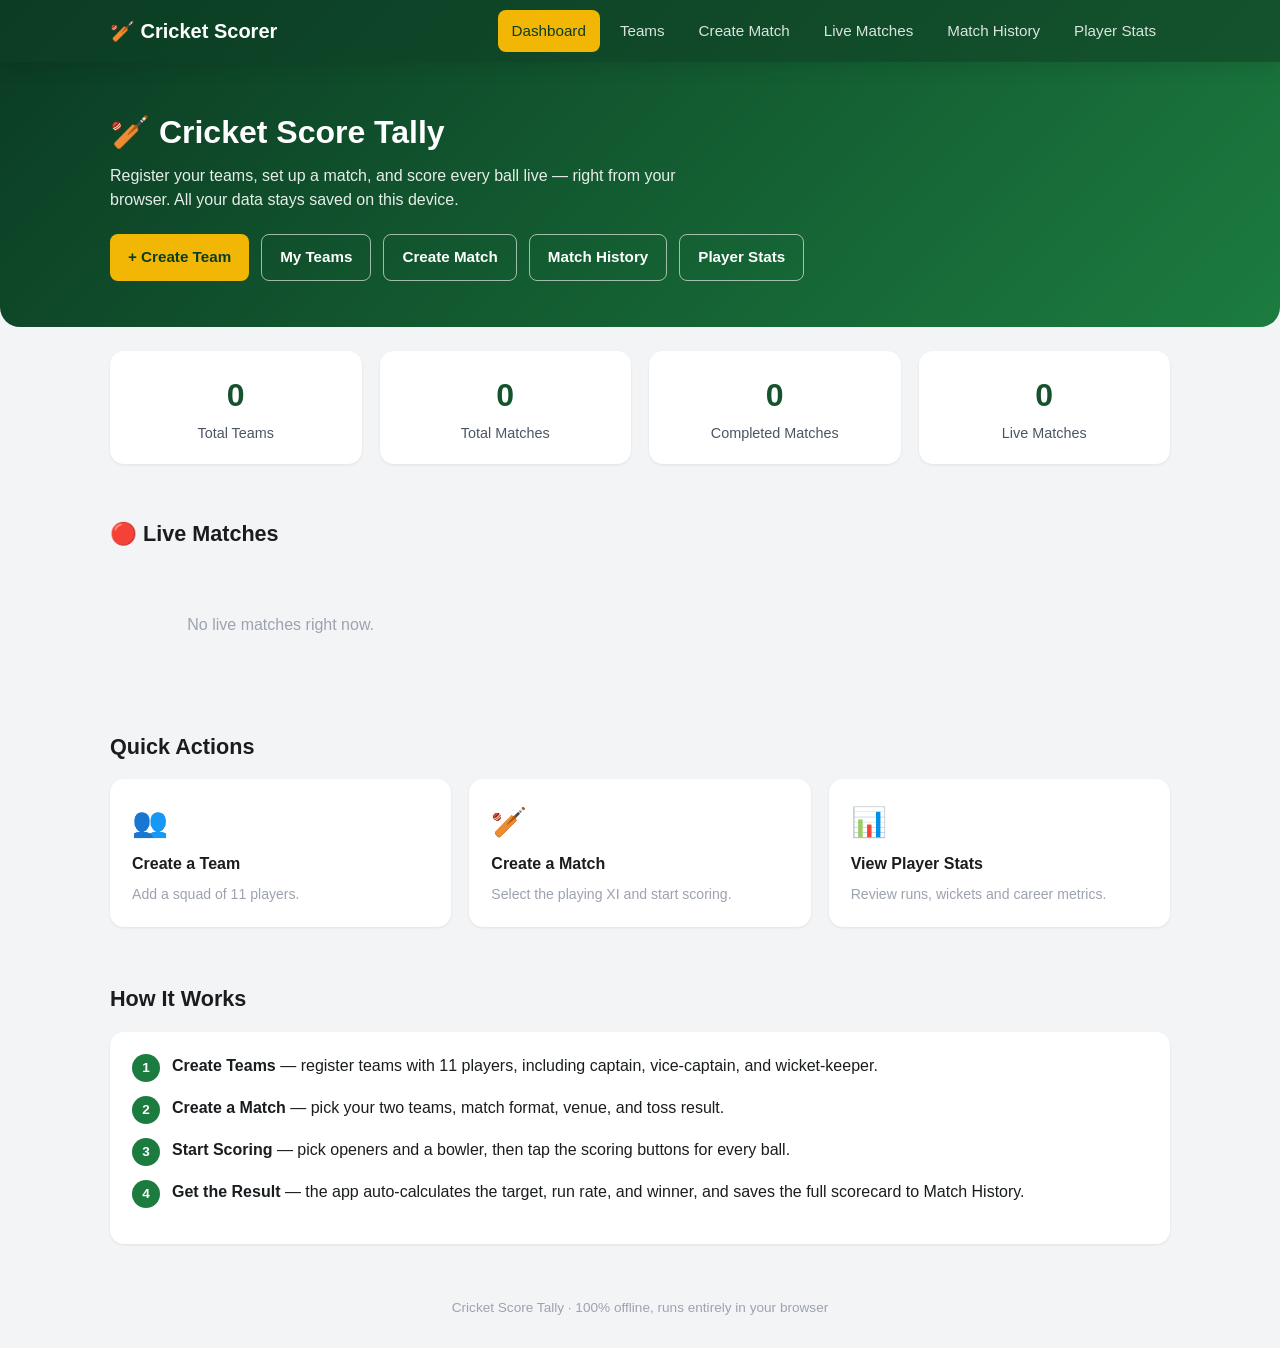
==== index.html @ 19023598 "Initial commit - Cricket Score Tally" ====
<!DOCTYPE html>
<html lang="en">
<head>
<meta charset="UTF-8" />
<meta name="viewport" content="width=device-width, initial-scale=1.0" />
<title>Cricket Scorer — Dashboard</title>
<link rel="stylesheet" href="css/style.css" />
</head>
<body data-page="dashboard">

<nav class="navbar">
  <div class="navbar-inner">
    <a class="nav-brand" href="index.html">&#127951; Cricket Scorer</a>
    <button class="nav-toggle" id="navToggle" aria-label="Toggle menu">&#9776;</button>
    <div class="nav-menu" id="navMenu">
      <a class="nav-link" href="index.html">Dashboard</a>
      <a class="nav-link" href="teams.html">Teams</a>
      <a class="nav-link" href="create-match.html">Create Match</a>
      <a class="nav-link" href="live-match.html">Live Matches</a>
      <a class="nav-link" href="match-history.html">Match History</a>
      <a class="nav-link" href="player-stats.html">Player Stats</a>
    </div>
  </div>
</nav>

<div class="hero">
  <div class="container">
    <h1>&#127951; Cricket Score Tally</h1>
    <p>Register your teams, set up a match, and score every ball live — right from your browser. All your data stays saved on this device.</p>
    <div class="hero-actions">
      <a class="btn btn-primary" href="create-team.html">+ Create Team</a>
      <a class="btn btn-outline" href="teams.html">My Teams</a>
      <a class="btn btn-outline" href="create-match.html">Create Match</a>
      <a class="btn btn-outline" href="match-history.html">Match History</a>
      <a class="btn btn-outline" href="player-stats.html">Player Stats</a>
    </div>
  </div>
</div>

<div class="container">

  <div class="grid grid-4" style="margin-bottom: 30px;">
    <div class="stat-card">
      <div class="stat-value" id="statTotalTeams">0</div>
      <div class="stat-label">Total Teams</div>
    </div>
    <div class="stat-card">
      <div class="stat-value" id="statTotalMatches">0</div>
      <div class="stat-label">Total Matches</div>
    </div>
    <div class="stat-card">
      <div class="stat-value" id="statCompletedMatches">0</div>
      <div class="stat-label">Completed Matches</div>
    </div>
    <div class="stat-card">
      <div class="stat-value" id="statLiveMatches">0</div>
      <div class="stat-label">Live Matches</div>
    </div>
  </div>

  <div class="section">
    <h2>&#128308; Live Matches</h2>
    <div class="grid grid-3" id="dashboardLiveList">
      <p class="empty-state">No live matches right now.</p>
    </div>
  </div>

  <div class="section">
    <h2>Quick Actions</h2>
    <div class="grid grid-3 quick-actions">
      <a class="card action-card" href="create-team.html"><span class="action-icon">👥</span><strong>Create a Team</strong><span>Add a squad of 11 players.</span></a>
      <a class="card action-card" href="create-match.html"><span class="action-icon">🏏</span><strong>Create a Match</strong><span>Select the playing XI and start scoring.</span></a>
      <a class="card action-card" href="player-stats.html"><span class="action-icon">📊</span><strong>View Player Stats</strong><span>Review runs, wickets and career metrics.</span></a>
    </div>
  </div>

  <div class="section">
    <h2>How It Works</h2>
    <div class="card">
      <div class="how-it-works-step">
        <span class="step-num">1</span>
        <div><strong>Create Teams</strong> — register teams with 11 players, including captain, vice-captain, and wicket-keeper.</div>
      </div>
      <div class="how-it-works-step">
        <span class="step-num">2</span>
        <div><strong>Create a Match</strong> — pick your two teams, match format, venue, and toss result.</div>
      </div>
      <div class="how-it-works-step">
        <span class="step-num">3</span>
        <div><strong>Start Scoring</strong> — pick openers and a bowler, then tap the scoring buttons for every ball.</div>
      </div>
      <div class="how-it-works-step">
        <span class="step-num">4</span>
        <div><strong>Get the Result</strong> — the app auto-calculates the target, run rate, and winner, and saves the full scorecard to Match History.</div>
      </div>
    </div>
  </div>

</div>

<div class="footer">Cricket Score Tally &middot; 100% offline, runs entirely in your browser</div>

<script src="js/storage.js"></script>
<script src="js/teams.js"></script>
<script src="js/match.js"></script>
<script src="js/scoring.js"></script>
<script src="js/history.js"></script>
<script src="js/app.js"></script>
</body>
</html>
---- css/style.css ----
/* ===========================================================
   style.css
   Cricket Score Tally — modern stadium/scoreboard theme
   =========================================================== */

:root {
  --green-900: #0b3d24;
  --green-700: #14532d;
  --green-600: #1c7c3f;
  --green-500: #2e9e52;
  --green-100: #e6f7ec;
  --gold-500: #f2b705;
  --gold-600: #d99a00;
  --red-500: #e63946;
  --blue-500: #2563eb;
  --gray-900: #1a1d1f;
  --gray-700: #4b5563;
  --gray-400: #9ca3af;
  --gray-200: #e5e7eb;
  --gray-100: #f3f4f6;
  --white: #ffffff;
  --radius-sm: 8px;
  --radius-md: 14px;
  --radius-lg: 20px;
  --shadow-sm: 0 1px 3px rgba(0, 0, 0, 0.08);
  --shadow-md: 0 6px 18px rgba(0, 0, 0, 0.10);
  --shadow-lg: 0 12px 32px rgba(0, 0, 0, 0.16);
}

* {
  box-sizing: border-box;
}

body {
  margin: 0;
  font-family: "Segoe UI", Roboto, Helvetica, Arial, sans-serif;
  background: var(--gray-100);
  color: var(--gray-900);
  line-height: 1.5;
}

a {
  text-decoration: none;
  color: inherit;
}

img {
  max-width: 100%;
  display: block;
}

.container {
  max-width: 1100px;
  margin: 0 auto;
  padding: 0 20px;
}

/* ---------- Navbar ---------- */

.navbar {
  background: linear-gradient(135deg, var(--green-900), var(--green-700));
  color: var(--white);
  box-shadow: var(--shadow-md);
  position: sticky;
  top: 0;
  z-index: 100;
}

.navbar-inner {
  max-width: 1100px;
  margin: 0 auto;
  padding: 0 20px;
  display: flex;
  align-items: center;
  justify-content: space-between;
  height: 62px;
}

.nav-brand {
  font-size: 1.25rem;
  font-weight: 700;
  color: var(--white);
  display: flex;
  align-items: center;
  gap: 8px;
}

.nav-toggle {
  display: none;
  background: none;
  border: none;
  color: var(--white);
  font-size: 1.6rem;
  cursor: pointer;
}

.nav-menu {
  display: flex;
  gap: 6px;
}

.nav-link {
  color: rgba(255, 255, 255, 0.85);
  padding: 10px 14px;
  border-radius: var(--radius-sm);
  font-weight: 500;
  font-size: 0.95rem;
  transition: background 0.15s ease, color 0.15s ease;
}

.nav-link:hover {
  background: rgba(255, 255, 255, 0.12);
  color: var(--white);
}

.nav-link.active {
  background: var(--gold-500);
  color: var(--green-900);
}

@media (max-width: 780px) {
  .nav-toggle {
    display: block;
  }
  .nav-menu {
    display: none;
    flex-direction: column;
    position: absolute;
    top: 62px;
    left: 0;
    right: 0;
    background: var(--green-700);
    padding: 10px;
  }
  .nav-menu.open {
    display: flex;
  }
  .nav-link {
    padding: 12px 14px;
  }
}

/* ---------- Page header ---------- */

.page-header {
  padding: 30px 0 10px;
}

.page-header h1 {
  margin: 0 0 6px;
  font-size: 1.7rem;
}

.page-header p {
  color: var(--gray-700);
  margin: 0;
}

/* ---------- Hero / Dashboard ---------- */

.hero {
  background: linear-gradient(135deg, var(--green-900), var(--green-600));
  color: var(--white);
  padding: 46px 0;
  border-radius: 0 0 var(--radius-lg) var(--radius-lg);
  margin-bottom: 24px;
}

.hero h1 {
  font-size: 2rem;
  margin: 0 0 8px;
}

.hero p {
  opacity: 0.9;
  margin: 0 0 22px;
  max-width: 600px;
}

.hero-actions {
  display: flex;
  flex-wrap: wrap;
  gap: 12px;
}

/* ---------- Buttons ---------- */

.btn {
  display: inline-flex;
  align-items: center;
  justify-content: center;
  gap: 6px;
  border: none;
  border-radius: var(--radius-sm);
  padding: 11px 18px;
  font-size: 0.95rem;
  font-weight: 600;
  cursor: pointer;
  transition: transform 0.08s ease, box-shadow 0.15s ease, background 0.15s ease;
}

.btn:active {
  transform: scale(0.97);
}

.btn-primary {
  background: var(--gold-500);
  color: var(--green-900);
}
.btn-primary:hover {
  background: var(--gold-600);
}

.btn-secondary {
  background: var(--white);
  color: var(--green-700);
  border: 1px solid var(--gray-200);
}
.btn-secondary:hover {
  background: var(--green-100);
}

.btn-outline {
  background: transparent;
  color: var(--white);
  border: 1px solid rgba(255, 255, 255, 0.6);
}
.btn-outline:hover {
  background: rgba(255, 255, 255, 0.12);
}

.btn-danger {
  background: var(--red-500);
  color: var(--white);
}
.btn-danger:hover {
  filter: brightness(0.92);
}

.btn-block {
  width: 100%;
}

.btn-sm {
  padding: 7px 12px;
  font-size: 0.85rem;
}

.btn:disabled {
  opacity: 0.5;
  cursor: not-allowed;
}

/* ---------- Cards / grids ---------- */

.grid {
  display: grid;
  gap: 18px;
}

.grid-4 {
  grid-template-columns: repeat(4, 1fr);
}
.grid-3 {
  grid-template-columns: repeat(3, 1fr);
}
.grid-2 {
  grid-template-columns: repeat(2, 1fr);
}

@media (max-width: 900px) {
  .grid-4 {
    grid-template-columns: repeat(2, 1fr);
  }
  .grid-3 {
    grid-template-columns: repeat(2, 1fr);
  }
}
@media (max-width: 560px) {
  .grid-4,
  .grid-3,
  .grid-2 {
    grid-template-columns: 1fr;
  }
}

.stat-card {
  background: var(--white);
  border-radius: var(--radius-md);
  padding: 20px;
  box-shadow: var(--shadow-sm);
  text-align: center;
}

.stat-card .stat-value {
  font-size: 2rem;
  font-weight: 800;
  color: var(--green-700);
}

.stat-card .stat-label {
  color: var(--gray-700);
  font-size: 0.9rem;
  margin-top: 4px;
}

.card {
  background: var(--white);
  border-radius: var(--radius-md);
  padding: 22px;
  box-shadow: var(--shadow-sm);
}

.section {
  padding: 24px 0;
}

.section h2 {
  margin: 0 0 16px;
  font-size: 1.35rem;
}

.how-it-works-step {
  display: flex;
  gap: 12px;
  align-items: flex-start;
  margin-bottom: 14px;
}
.how-it-works-step .step-num {
  background: var(--green-600);
  color: var(--white);
  border-radius: 50%;
  width: 28px;
  height: 28px;
  display: flex;
  align-items: center;
  justify-content: center;
  font-weight: 700;
  font-size: 0.85rem;
  flex-shrink: 0;
}

/* ---------- Forms ---------- */

.form-group {
  margin-bottom: 16px;
}

.form-row {
  display: grid;
  grid-template-columns: 1fr 1fr;
  gap: 16px;
}
@media (max-width: 640px) {
  .form-row {
    grid-template-columns: 1fr;
  }
}

label {
  display: block;
  font-weight: 600;
  font-size: 0.88rem;
  margin-bottom: 6px;
  color: var(--gray-700);
}

input[type="text"],
input[type="tel"],
input[type="email"],
input[type="number"],
input[type="date"],
input[type="file"],
select,
textarea {
  width: 100%;
  padding: 10px 12px;
  border: 1px solid var(--gray-200);
  border-radius: var(--radius-sm);
  font-size: 0.95rem;
  background: var(--white);
  font-family: inherit;
}

input:focus,
select:focus,
textarea:focus {
  outline: none;
  border-color: var(--green-500);
  box-shadow: 0 0 0 3px rgba(46, 158, 82, 0.15);
}

.error-box {
  background: #fdecea;
  border: 1px solid var(--red-500);
  color: #9d1c1c;
  border-radius: var(--radius-sm);
  padding: 12px 14px;
  margin-bottom: 16px;
}
.error-box ul {
  margin: 4px 0 0;
  padding-left: 18px;
}

.success-box {
  background: var(--green-100);
  border: 1px solid var(--green-500);
  color: var(--green-900);
  border-radius: var(--radius-sm);
  padding: 12px 14px;
  margin-bottom: 16px;
}

.player-card {
  border: 1px solid var(--gray-200);
  border-radius: var(--radius-md);
  padding: 16px;
  margin-bottom: 12px;
  background: var(--gray-100);
}

.player-card-header {
  display: flex;
  justify-content: space-between;
  align-items: center;
  margin-bottom: 10px;
  font-weight: 700;
}

.player-flags {
  display: flex;
  gap: 14px;
  margin-top: 8px;
  flex-wrap: wrap;
}
.player-flags label {
  display: flex;
  align-items: center;
  gap: 6px;
  font-weight: 500;
  margin: 0;
}
.player-flags input {
  width: auto;
}

/* ---------- Team cards ---------- */

.team-card {
  background: var(--white);
  border-radius: var(--radius-md);
  box-shadow: var(--shadow-sm);
  overflow: hidden;
}

.team-card-banner {
  background: linear-gradient(135deg, var(--green-700), var(--green-500));
  color: var(--white);
  padding: 18px;
  display: flex;
  align-items: center;
  gap: 12px;
}

.team-logo {
  width: 50px;
  height: 50px;
  border-radius: 50%;
  background: var(--white);
  object-fit: cover;
  flex-shrink: 0;
  display: flex;
  align-items: center;
  justify-content: center;
  font-weight: 800;
  color: var(--green-700);
  font-size: 1.2rem;
}

.team-card-body {
  padding: 16px 18px;
}

.team-card-body p {
  margin: 4px 0;
  font-size: 0.9rem;
  color: var(--gray-700);
}

.team-card-actions {
  display: flex;
  flex-wrap: wrap;
  gap: 8px;
  padding: 0 18px 18px;
}

/* ---------- Live scoreboard ---------- */

.scoreboard {
  background: linear-gradient(135deg, var(--green-900), var(--green-700));
  color: var(--white);
  border-radius: var(--radius-lg);
  padding: 24px;
  margin-bottom: 20px;
  box-shadow: var(--shadow-lg);
}

.scoreboard-team {
  font-size: 1.1rem;
  letter-spacing: 0.5px;
  opacity: 0.9;
  text-transform: uppercase;
}

.scoreboard-score {
  font-size: 2.6rem;
  font-weight: 800;
  margin: 4px 0;
}

.scoreboard-meta {
  display: flex;
  flex-wrap: wrap;
  gap: 18px;
  margin-top: 10px;
  font-size: 0.95rem;
}

.scoreboard-meta strong {
  color: var(--gold-500);
}

.scoreboard-target {
  margin-top: 12px;
  padding-top: 12px;
  border-top: 1px solid rgba(255, 255, 255, 0.2);
  font-size: 0.95rem;
}

.current-over {
  display: flex;
  align-items: center;
  gap: 8px;
  flex-wrap: wrap;
  margin: 16px 0;
}

.current-over-label {
  font-weight: 700;
  color: var(--gray-700);
  margin-right: 4px;
}

.ball-chip {
  display: inline-flex;
  align-items: center;
  justify-content: center;
  min-width: 32px;
  height: 32px;
  padding: 0 8px;
  border-radius: 50%;
  font-weight: 700;
  font-size: 0.85rem;
  color: var(--white);
  background: var(--gray-400);
}
.ball-dot {
  background: var(--gray-400);
}
.ball-run {
  background: var(--blue-500);
}
.ball-four {
  background: var(--green-600);
  border-radius: 8px;
}
.ball-six {
  background: var(--gold-600);
  border-radius: 8px;
}
.ball-wicket {
  background: var(--red-500);
  border-radius: 8px;
}
.ball-wide,
.ball-noball {
  background: #a855f7;
  border-radius: 8px;
}
.ball-bye,
.ball-legbye {
  background: #0891b2;
  border-radius: 8px;
}

/* Scoring buttons */

.scoring-panel {
  background: var(--white);
  border-radius: var(--radius-md);
  padding: 18px;
  box-shadow: var(--shadow-sm);
  margin-bottom: 20px;
}

.scoring-grid {
  display: grid;
  grid-template-columns: repeat(4, 1fr);
  gap: 10px;
  margin-bottom: 12px;
}

@media (max-width: 560px) {
  .scoring-grid {
    grid-template-columns: repeat(3, 1fr);
  }
}

.score-btn {
  border: none;
  border-radius: var(--radius-md);
  padding: 18px 6px;
  font-size: 1.3rem;
  font-weight: 800;
  cursor: pointer;
  color: var(--white);
  background: var(--green-600);
  transition: transform 0.08s ease, filter 0.12s ease;
}
.score-btn:active {
  transform: scale(0.95);
}
.score-btn:hover {
  filter: brightness(1.08);
}

.score-btn.run-four {
  background: var(--blue-500);
}
.score-btn.run-six {
  background: var(--gold-600);
}
.score-btn.extra {
  background: #a855f7;
  font-size: 1rem;
}
.score-btn.wicket {
  background: var(--red-500);
  grid-column: span 2;
}
.score-btn.undo {
  background: var(--gray-700);
}
.score-btn.end-over {
  background: var(--green-900);
}

.scoring-secondary-row {
  display: grid;
  grid-template-columns: repeat(4, 1fr);
  gap: 10px;
}
@media (max-width: 560px) {
  .scoring-secondary-row {
    grid-template-columns: repeat(2, 1fr);
  }
}

/* Batting / bowling tables */

.scorecard-table,
table.data-table {
  width: 100%;
  border-collapse: collapse;
  margin-bottom: 18px;
  font-size: 0.9rem;
}

.scorecard-table th,
.scorecard-table td,
table.data-table th,
table.data-table td {
  padding: 8px 10px;
  text-align: left;
  border-bottom: 1px solid var(--gray-200);
}

.scorecard-table th,
table.data-table th {
  background: var(--gray-100);
  font-weight: 700;
  color: var(--gray-700);
}

.table-wrap {
  overflow-x: auto;
  background: var(--white);
  border-radius: var(--radius-md);
  padding: 16px;
  box-shadow: var(--shadow-sm);
  margin-bottom: 18px;
}

.striker-marker {
  color: var(--gold-600);
  font-weight: 800;
}

/* Summary strip */

.summary-strip {
  display: flex;
  flex-wrap: wrap;
  gap: 16px;
  background: var(--white);
  border-radius: var(--radius-md);
  box-shadow: var(--shadow-sm);
  padding: 16px 18px;
  margin-bottom: 18px;
}

.summary-item {
  min-width: 140px;
}

.summary-item .label {
  font-size: 0.78rem;
  text-transform: uppercase;
  color: var(--gray-400);
  font-weight: 700;
}

.summary-item .value {
  font-size: 1.05rem;
  font-weight: 700;
  color: var(--gray-900);
}

/* Match history */

.history-card {
  background: var(--white);
  border-radius: var(--radius-md);
  box-shadow: var(--shadow-sm);
  padding: 18px;
  margin-bottom: 14px;
}

.history-card-header {
  display: flex;
  justify-content: space-between;
  font-size: 0.82rem;
  color: var(--gray-400);
  margin-bottom: 10px;
}

.history-team-row {
  display: flex;
  justify-content: space-between;
  padding: 4px 0;
  font-weight: 600;
}

.history-result {
  color: var(--green-700);
  font-weight: 700;
  margin: 10px 0;
}

.live-match-card {
  background: var(--white);
  border-radius: var(--radius-md);
  box-shadow: var(--shadow-sm);
  padding: 18px;
}

.live-dot {
  color: var(--red-500);
  font-weight: 700;
  font-size: 0.82rem;
}

.live-match-title {
  font-weight: 700;
  margin: 8px 0 4px;
}

.live-match-score {
  color: var(--gray-700);
  margin-bottom: 12px;
}

/* Modal */

.modal-overlay {
  position: fixed;
  inset: 0;
  background: rgba(0, 0, 0, 0.5);
  display: flex;
  align-items: center;
  justify-content: center;
  z-index: 1000;
  padding: 16px;
}

.modal-box {
  background: var(--white);
  border-radius: var(--radius-lg);
  padding: 24px;
  max-width: 440px;
  width: 100%;
  max-height: 90vh;
  overflow-y: auto;
  box-shadow: var(--shadow-lg);
}

.modal-box h3 {
  margin-top: 0;
}

.modal-actions {
  display: flex;
  justify-content: flex-end;
  gap: 10px;
  margin-top: 18px;
}

.hidden {
  display: none !important;
}

.empty-state {
  color: var(--gray-400);
  text-align: center;
  padding: 30px 0;
}

.footer {
  text-align: center;
  color: var(--gray-400);
  font-size: 0.85rem;
  padding: 30px 0;
}

.result-banner {
  background: linear-gradient(135deg, var(--gold-600), var(--gold-500));
  color: var(--green-900);
  border-radius: var(--radius-lg);
  padding: 22px;
  text-align: center;
  font-size: 1.3rem;
  font-weight: 800;
  margin-bottom: 20px;
}

.scorecard-innings {
  background: var(--white);
  border-radius: var(--radius-md);
  box-shadow: var(--shadow-sm);
  padding: 18px;
  margin-bottom: 18px;
}

.scorecard-innings h3 {
  margin-top: 0;
}

.scorecard-result {
  text-align: center;
  font-weight: 800;
  font-size: 1.2rem;
  color: var(--green-700);
  margin-bottom: 16px;
}

.tag {
  display: inline-block;
  padding: 2px 8px;
  border-radius: 20px;
  font-size: 0.72rem;
  font-weight: 700;
  background: var(--green-100);
  color: var(--green-700);
}

.inline-fields {
  display: flex;
  gap: 10px;
  align-items: center;
  flex-wrap: wrap;
}

/* ===========================================================
   Phase 4 — UI/UX polish
   =========================================================== */
.page-header-actions,
.section-heading-row {
  display: flex;
  justify-content: space-between;
  align-items: center;
  gap: 16px;
  flex-wrap: wrap;
}

.section-subtitle {
  margin: -8px 0 0;
  color: var(--gray-400);
  font-size: 0.9rem;
}

.header-actions {
  display: flex;
  align-items: center;
  gap: 10px;
  flex-wrap: wrap;
}

.compact-search,
.stats-search input {
  min-width: 220px;
  border: 1px solid var(--gray-300);
  border-radius: var(--radius-md);
  padding: 11px 13px;
  background: var(--white);
  color: var(--gray-900);
  outline: none;
}

.compact-search:focus,
.stats-search input:focus {
  border-color: var(--green-500);
  box-shadow: 0 0 0 3px rgba(22, 101, 52, 0.1);
}

.quick-actions {
  margin-bottom: 8px;
}

.action-card {
  text-decoration: none;
  color: inherit;
  display: flex;
  flex-direction: column;
  gap: 8px;
  transition: transform 0.15s ease, box-shadow 0.15s ease;
}

.action-card:hover {
  transform: translateY(-3px);
  box-shadow: var(--shadow-md);
}

.action-card span:last-child {
  color: var(--gray-400);
  font-size: 0.88rem;
}

.action-icon {
  font-size: 1.8rem;
}

.clickable-row {
  cursor: pointer;
}

.clickable-row:hover td {
  background: var(--green-50);
}

.player-profile-modal {
  max-width: 560px;
}

.player-profile-head {
  display: flex;
  align-items: center;
  gap: 14px;
  margin-bottom: 20px;
}

.player-profile-head h3 {
  margin: 0 0 4px;
}

.player-profile-head p {
  margin: 0;
  color: var(--gray-400);
}

.player-avatar {
  width: 58px;
  height: 58px;
  border-radius: 50%;
  display: grid;
  place-items: center;
  background: var(--green-700);
  color: var(--white);
  font-size: 1.4rem;
  font-weight: 800;
}

.profile-stat-grid {
  display: grid;
  grid-template-columns: repeat(4, 1fr);
  gap: 10px;
}

.profile-stat {
  background: var(--gray-100);
  border-radius: var(--radius-md);
  padding: 13px;
}

.profile-stat span {
  display: block;
  color: var(--gray-400);
  font-size: 0.78rem;
  margin-bottom: 5px;
}

.profile-stat strong {
  font-size: 1.08rem;
  color: var(--green-800);
}

.scorecard-toolbar {
  display: flex;
  justify-content: flex-end;
  margin-bottom: 12px;
}

@media (max-width: 700px) {
  .profile-stat-grid {
    grid-template-columns: repeat(2, 1fr);
  }

  .compact-search,
  .stats-search input {
    width: 100%;
    min-width: 0;
  }

  .header-actions {
    width: 100%;
  }

  .header-actions .btn {
    flex: 1;
  }
}

@media print {
  body * {
    visibility: hidden !important;
  }

  #scorecardModal,
  #scorecardModal * {
    visibility: visible !important;
  }

  #scorecardModal {
    position: static !important;
    background: white !important;
    padding: 0 !important;
  }

  #scorecardModal .modal-box {
    max-width: none !important;
    max-height: none !important;
    box-shadow: none !important;
  }

  #scorecardModal .modal-actions,
  .scorecard-toolbar {
    display: none !important;
  }
}
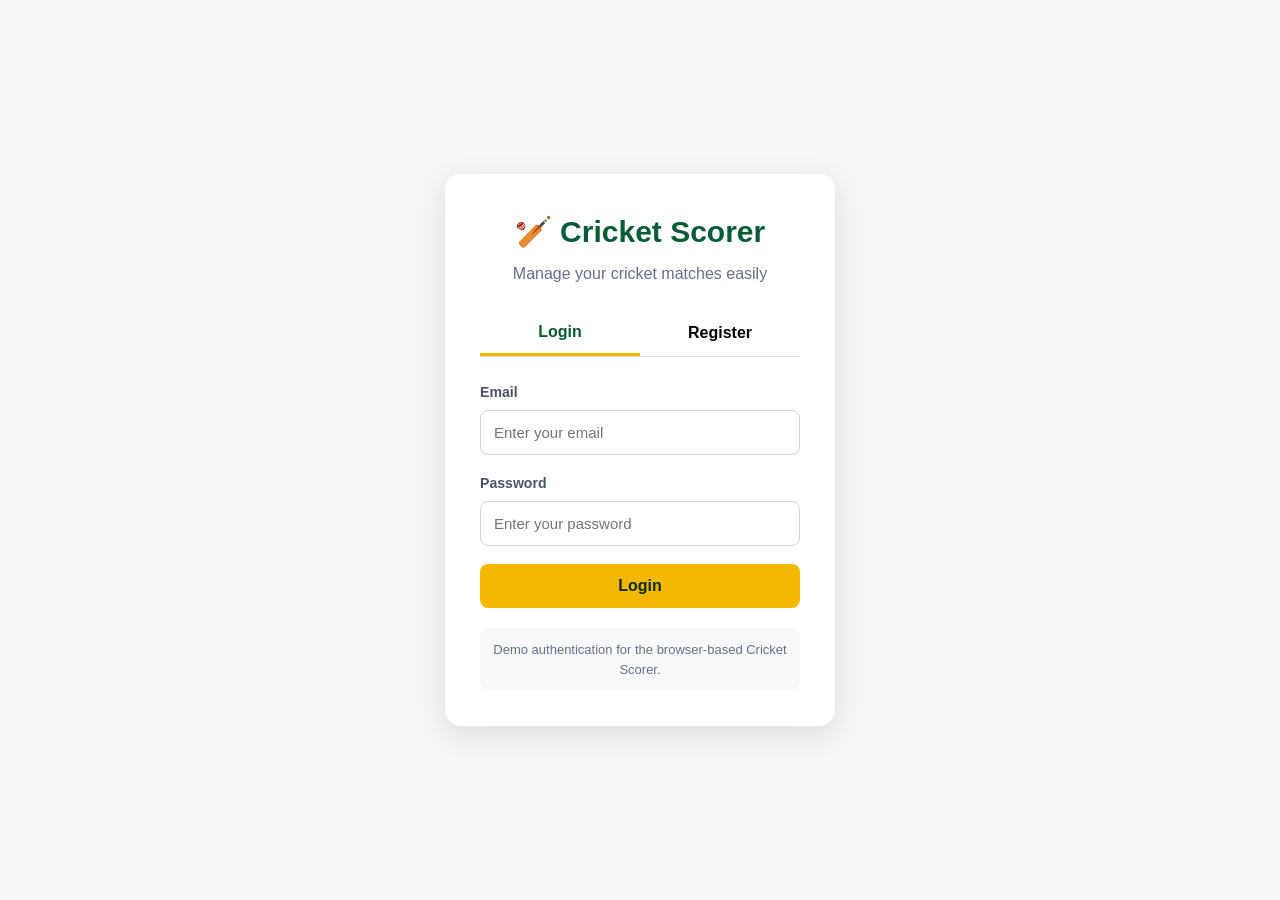
==== commit 76970073: "Add authentication and user-specific data" ====
--- a/index.html
+++ b/index.html
@@ -1,110 +1,19 @@
 <!DOCTYPE html>
 <html lang="en">
 <head>
-<meta charset="UTF-8" />
-<meta name="viewport" content="width=device-width, initial-scale=1.0" />
-<title>Cricket Scorer — Dashboard</title>
-<link rel="stylesheet" href="css/style.css" />
+    <meta charset="UTF-8">
+    <meta name="viewport" content="width=device-width, initial-scale=1.0">
+
+    <title>Cricket Scorer</title>
+
+    <script>
+        window.location.href = "auth.html";
+    </script>
 </head>
-<body data-page="dashboard">
 
-<nav class="navbar">
-  <div class="navbar-inner">
-    <a class="nav-brand" href="index.html">&#127951; Cricket Scorer</a>
-    <button class="nav-toggle" id="navToggle" aria-label="Toggle menu">&#9776;</button>
-    <div class="nav-menu" id="navMenu">
-      <a class="nav-link" href="index.html">Dashboard</a>
-      <a class="nav-link" href="teams.html">Teams</a>
-      <a class="nav-link" href="create-match.html">Create Match</a>
-      <a class="nav-link" href="live-match.html">Live Matches</a>
-      <a class="nav-link" href="match-history.html">Match History</a>
-      <a class="nav-link" href="player-stats.html">Player Stats</a>
-    </div>
-  </div>
-</nav>
+<body>
 
-<div class="hero">
-  <div class="container">
-    <h1>&#127951; Cricket Score Tally</h1>
-    <p>Register your teams, set up a match, and score every ball live — right from your browser. All your data stays saved on this device.</p>
-    <div class="hero-actions">
-      <a class="btn btn-primary" href="create-team.html">+ Create Team</a>
-      <a class="btn btn-outline" href="teams.html">My Teams</a>
-      <a class="btn btn-outline" href="create-match.html">Create Match</a>
-      <a class="btn btn-outline" href="match-history.html">Match History</a>
-      <a class="btn btn-outline" href="player-stats.html">Player Stats</a>
-    </div>
-  </div>
-</div>
+    <p>Redirecting to login...</p>
 
-<div class="container">
-
-  <div class="grid grid-4" style="margin-bottom: 30px;">
-    <div class="stat-card">
-      <div class="stat-value" id="statTotalTeams">0</div>
-      <div class="stat-label">Total Teams</div>
-    </div>
-    <div class="stat-card">
-      <div class="stat-value" id="statTotalMatches">0</div>
-      <div class="stat-label">Total Matches</div>
-    </div>
-    <div class="stat-card">
-      <div class="stat-value" id="statCompletedMatches">0</div>
-      <div class="stat-label">Completed Matches</div>
-    </div>
-    <div class="stat-card">
-      <div class="stat-value" id="statLiveMatches">0</div>
-      <div class="stat-label">Live Matches</div>
-    </div>
-  </div>
-
-  <div class="section">
-    <h2>&#128308; Live Matches</h2>
-    <div class="grid grid-3" id="dashboardLiveList">
-      <p class="empty-state">No live matches right now.</p>
-    </div>
-  </div>
-
-  <div class="section">
-    <h2>Quick Actions</h2>
-    <div class="grid grid-3 quick-actions">
-      <a class="card action-card" href="create-team.html"><span class="action-icon">👥</span><strong>Create a Team</strong><span>Add a squad of 11 players.</span></a>
-      <a class="card action-card" href="create-match.html"><span class="action-icon">🏏</span><strong>Create a Match</strong><span>Select the playing XI and start scoring.</span></a>
-      <a class="card action-card" href="player-stats.html"><span class="action-icon">📊</span><strong>View Player Stats</strong><span>Review runs, wickets and career metrics.</span></a>
-    </div>
-  </div>
-
-  <div class="section">
-    <h2>How It Works</h2>
-    <div class="card">
-      <div class="how-it-works-step">
-        <span class="step-num">1</span>
-        <div><strong>Create Teams</strong> — register teams with 11 players, including captain, vice-captain, and wicket-keeper.</div>
-      </div>
-      <div class="how-it-works-step">
-        <span class="step-num">2</span>
-        <div><strong>Create a Match</strong> — pick your two teams, match format, venue, and toss result.</div>
-      </div>
-      <div class="how-it-works-step">
-        <span class="step-num">3</span>
-        <div><strong>Start Scoring</strong> — pick openers and a bowler, then tap the scoring buttons for every ball.</div>
-      </div>
-      <div class="how-it-works-step">
-        <span class="step-num">4</span>
-        <div><strong>Get the Result</strong> — the app auto-calculates the target, run rate, and winner, and saves the full scorecard to Match History.</div>
-      </div>
-    </div>
-  </div>
-
-</div>
-
-<div class="footer">Cricket Score Tally &middot; 100% offline, runs entirely in your browser</div>
-
-<script src="js/storage.js"></script>
-<script src="js/teams.js"></script>
-<script src="js/match.js"></script>
-<script src="js/scoring.js"></script>
-<script src="js/history.js"></script>
-<script src="js/app.js"></script>
 </body>
-</html>
+</html>
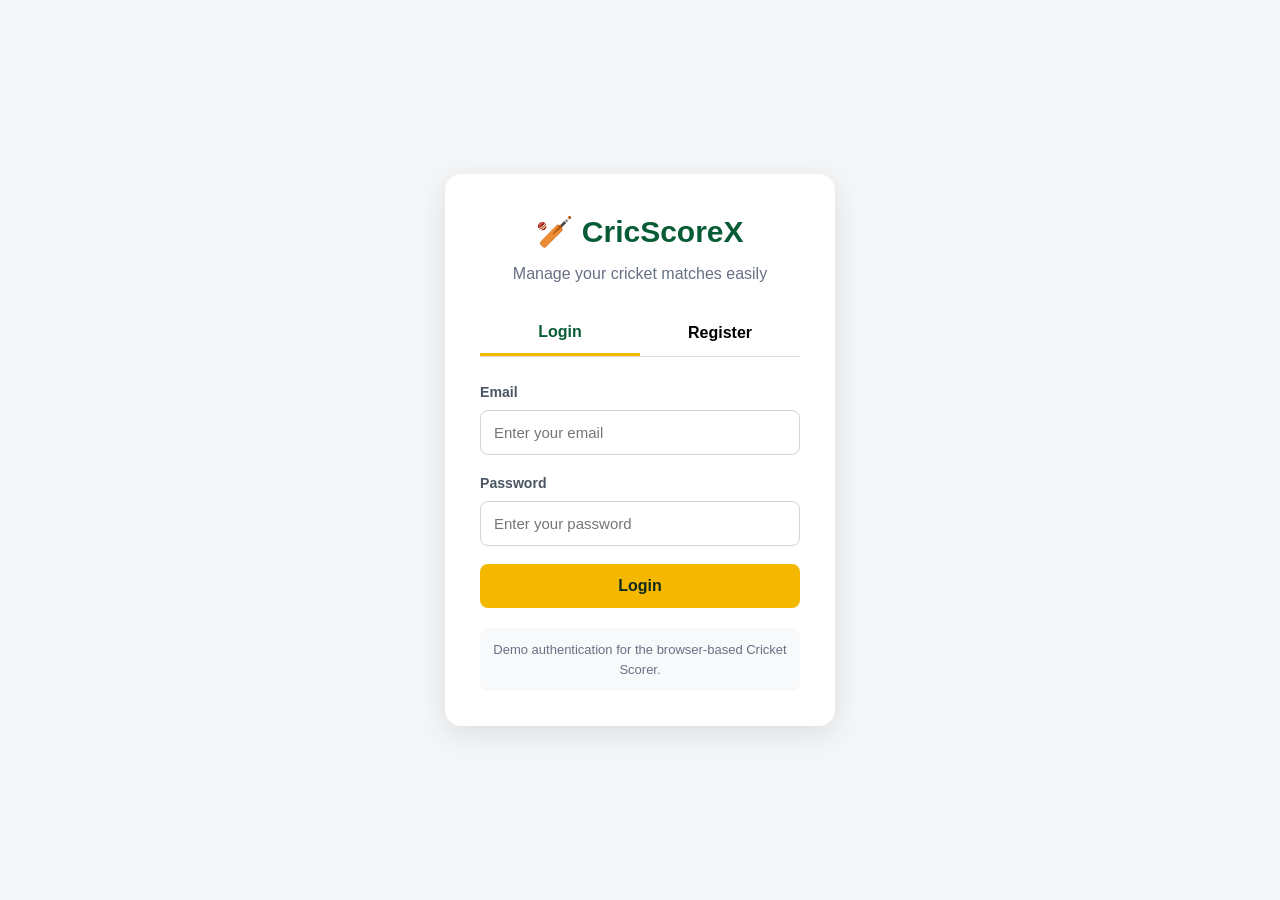
==== commit 29c13e9d: "change name" ====
--- a/index.html
+++ b/index.html
@@ -4,7 +4,7 @@
     <meta charset="UTF-8">
     <meta name="viewport" content="width=device-width, initial-scale=1.0">
 
-    <title>Cricket Scorer</title>
+    <title>CricScoreX</title>
 
     <script>
         window.location.href = "auth.html";
